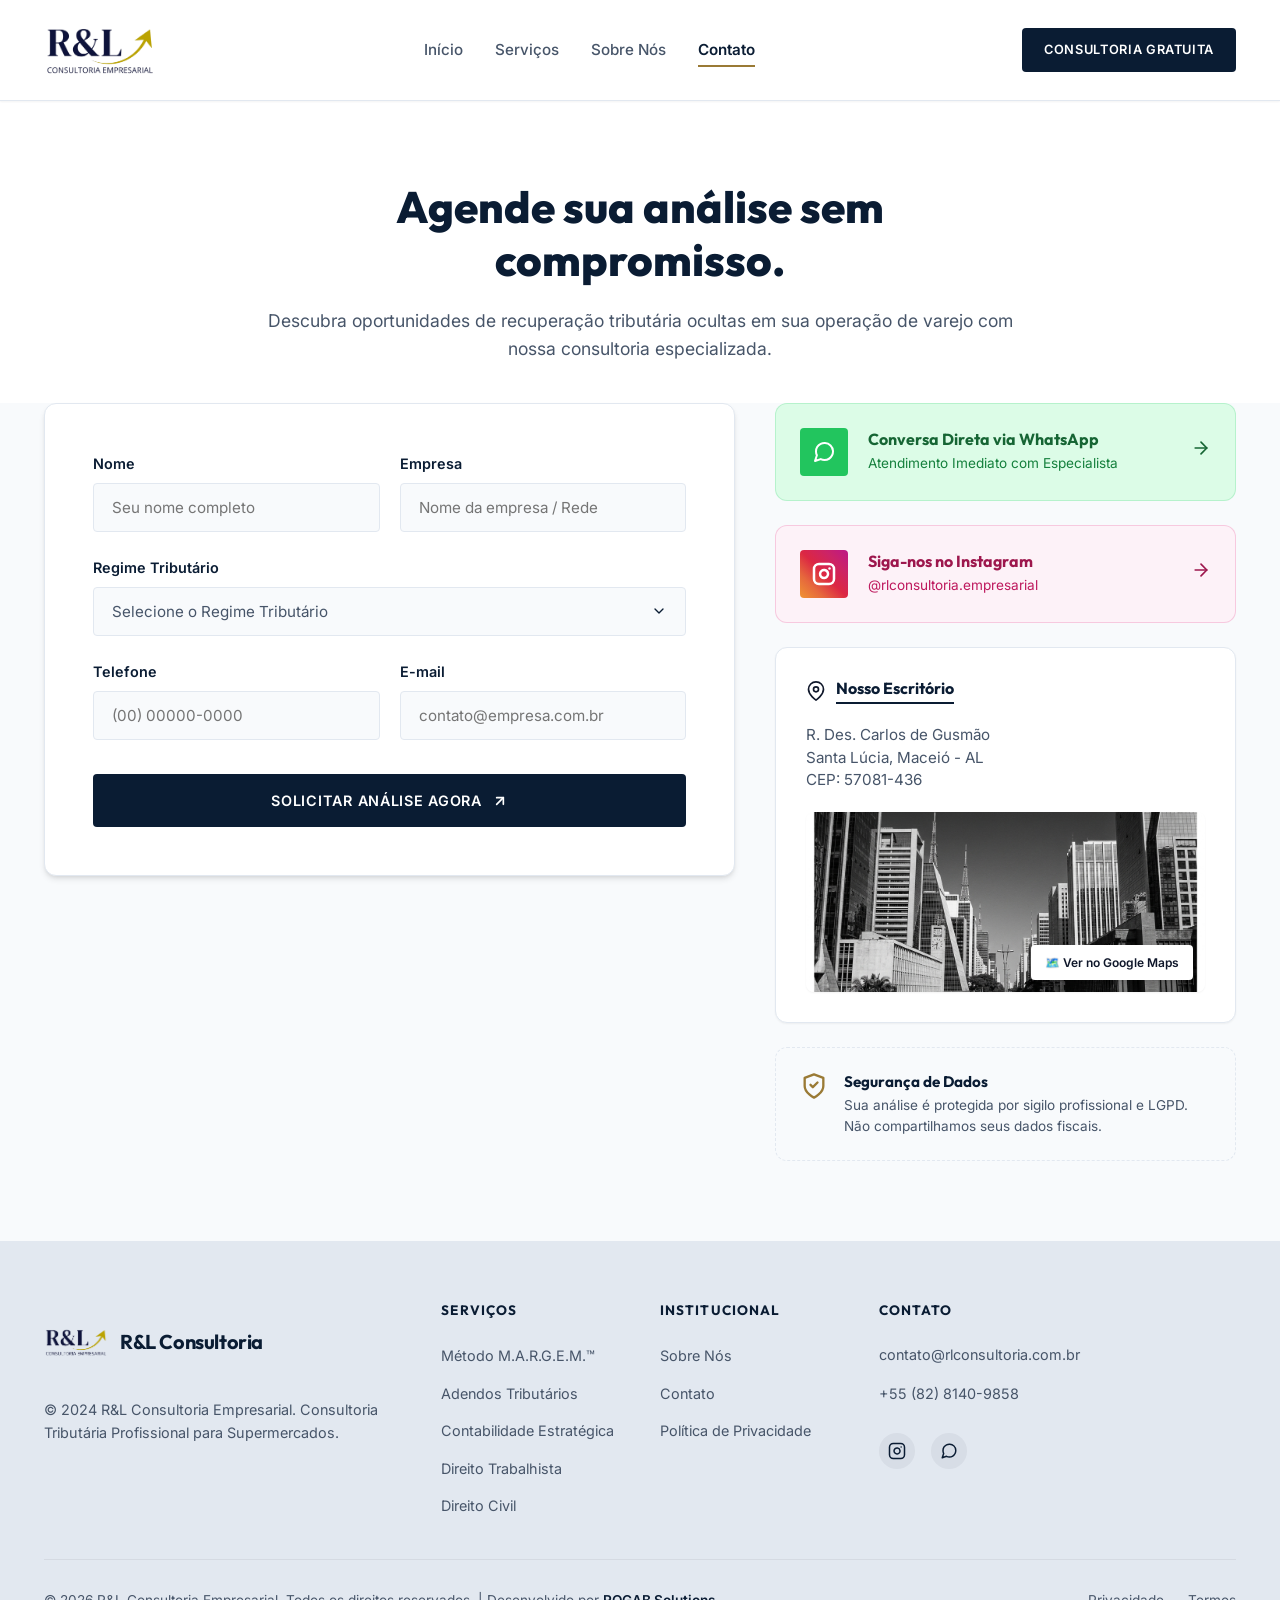
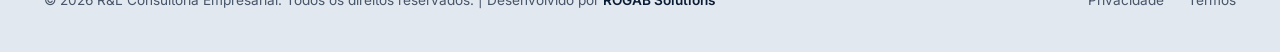
==== contato.html @ a33e7bf1 "feat: add Instagram links to Hero, Contact page card, and Footers" ====
<!DOCTYPE html>
<html lang="pt-BR">

<head>
  <meta charset="UTF-8">
  <meta name="viewport" content="width=device-width, initial-scale=1.0">
  <title>Contato | R&L Consultoria Empresarial</title>
  <meta name="description"
    content="Agende sua análise tributária sem compromisso. Entre em contato com a R&L Consultoria e saiba como recuperar créditos fiscais para o seu supermercado.">
  <link rel="icon" type="image/png" href="assets/images/favicon.png">

  <!-- CSS Stylesheets -->
  <link rel="stylesheet" href="assets/css/style.css">
  <link rel="stylesheet" href="assets/css/contato.css">
</head>

<body>

  <!-- HEADER -->
  <header class="header">
    <div class="container header-container">
      <a href="index.html" class="logo" id="header-logo">
        <img src="assets/images/logorl-Photoroom.png" alt="Logotipo R&L Consultoria" class="logo-img">
      </a>

      <nav class="nav" aria-label="Navegação Principal">
        <ul class="nav-menu">
          <li><a href="index.html" class="nav-link" id="nav-home">Início</a></li>
          <li><a href="servicos.html" class="nav-link" id="nav-services">Serviços</a></li>
          <li><a href="sobre.html" class="nav-link" id="nav-about">Sobre Nós</a></li>
          <li><a href="contato.html" class="nav-link active" id="nav-contact">Contato</a></li>
        </ul>
      </nav>

      <div class="header-cta">
        <a href="contato.html" class="btn btn-navy" id="header-cta-btn">CONSULTORIA GRATUITA</a>
      </div>

      <button class="burger-menu" aria-label="Abrir Menu de Navegação" aria-expanded="false" id="burger-toggle">
        <span class="burger-line"></span>
        <span class="burger-line"></span>
        <span class="burger-line"></span>
      </button>
    </div>
  </header>

  <main>
    <!-- HERO SECTION -->
    <section class="contact-hero section-padding">
      <div class="container contact-hero-content reveal">
        <h1>Agende sua análise sem compromisso.</h1>
        <p>Descubra oportunidades de recuperação tributária ocultas em sua operação de varejo com nossa consultoria
          especializada.</p>
      </div>
    </section>

    <!-- CONTACT SECTION -->
    <section class="contact-section">
      <div class="container contact-grid">

        <!-- Left Column: Form -->
        <div class="contact-form-card reveal">
          <form id="contact-form">
            <div class="form-grid">

              <div class="form-row">
                <div class="form-group">
                  <label for="name">Nome</label>
                  <input type="text" id="name" placeholder="Seu nome completo" required>
                </div>
                <div class="form-group">
                  <label for="company">Empresa</label>
                  <input type="text" id="company" placeholder="Nome da empresa / Rede" required>
                </div>
              </div>

              <div class="form-group form-group-full">
                <label for="regime">Regime Tributário</label>
                <select id="regime" required>
                  <option value="" disabled selected>Selecione o Regime Tributário</option>
                  <option value="Lucro Real">Lucro Real</option>
                  <option value="Lucro Presumido">Lucro Presumido</option>
                  <option value="Simples Nacional">Simples Nacional</option>
                </select>
              </div>

              <div class="form-row">
                <div class="form-group">
                  <label for="phone">Telefone</label>
                  <input type="tel" id="phone" placeholder="(00) 00000-0000" required>
                </div>
                <div class="form-group">
                  <label for="email">E-mail</label>
                  <input type="email" id="email" placeholder="contato@empresa.com.br" required>
                </div>
              </div>

              <button type="submit" class="btn btn-navy" id="form-submit-btn">
                <span>SOLICITAR ANÁLISE AGORA</span>
                <!-- Arrow Up Right Icon -->
                <svg xmlns="http://www.w3.org/2000/svg" width="16" height="16" viewBox="0 0 24 24" fill="none"
                  stroke="currentColor" stroke-width="2.5" stroke-linecap="round" stroke-linejoin="round">
                  <line x1="7" y1="17" x2="17" y2="7"></line>
                  <polyline points="7 7 17 7 17 17"></polyline>
                </svg>
              </button>

            </div>
          </form>
        </div>

        <!-- Right Column: Info Cards -->
        <div class="contact-info-col reveal">

          <!-- WhatsApp Card -->
          <div class="whatsapp-card" id="whatsapp-cta">
            <div class="whatsapp-icon-box">
              <!-- WhatsApp Icon -->
              <svg xmlns="http://www.w3.org/2000/svg" width="24" height="24" viewBox="0 0 24 24" fill="none"
                stroke="currentColor" stroke-width="2" stroke-linecap="round" stroke-linejoin="round">
                <path
                  d="M21 11.5a8.38 8.38 0 0 1-.9 3.8 8.5 8.5 0 0 1-7.6 4.7 8.38 8.38 0 0 1-3.8-.9L3 21l1.9-5.7a8.38 8.38 0 0 1-.9-3.8 8.5 8.5 0 0 1 4.7-7.6 8.38 8.38 0 0 1 3.8-.9h.5a8.48 8.48 0 0 1 8 8v.5z">
                </path>
              </svg>
            </div>
            <div class="whatsapp-text">
              <h3>Conversa Direta via WhatsApp</h3>
              <p>Atendimento Imediato com Especialista</p>
            </div>
            <div class="whatsapp-arrow">
              <!-- Right Arrow -->
              <svg xmlns="http://www.w3.org/2000/svg" width="20" height="20" viewBox="0 0 24 24" fill="none"
                stroke="currentColor" stroke-width="2" stroke-linecap="round" stroke-linejoin="round">
                <line x1="5" y1="12" x2="19" y2="12"></line>
                <polyline points="12 5 19 12 12 19"></polyline>
              </svg>
            </div>
          </div>

          <!-- Instagram Card -->
          <a href="https://www.instagram.com/rlconsultoria.empresarial/" target="_blank" class="instagram-card">
            <div class="instagram-icon-box">
              <!-- Instagram Icon -->
              <svg xmlns="http://www.w3.org/2000/svg" width="24" height="24" viewBox="0 0 24 24" fill="none"
                stroke="currentColor" stroke-width="2.5" stroke-linecap="round" stroke-linejoin="round">
                <rect x="2" y="2" width="20" height="20" rx="5" ry="5"></rect>
                <path d="M16 11.37A4 4 0 1 1 12.63 8 4 4 0 0 1 16 11.37z"></path>
                <line x1="17.5" y1="6.5" x2="17.51" y2="6.5"></line>
              </svg>
            </div>
            <div class="instagram-text">
              <h3>Siga-nos no Instagram</h3>
              <p>@rlconsultoria.empresarial</p>
            </div>
            <div class="instagram-arrow">
              <!-- Right Arrow -->
              <svg xmlns="http://www.w3.org/2000/svg" width="20" height="20" viewBox="0 0 24 24" fill="none"
                stroke="currentColor" stroke-width="2" stroke-linecap="round" stroke-linejoin="round">
                <line x1="5" y1="12" x2="19" y2="12"></line>
                <polyline points="12 5 19 12 12 19"></polyline>
              </svg>
            </div>
          </a>

          <!-- Address Card -->
          <div class="address-card">
            <div class="address-header">
              <!-- Map Pin Icon -->
              <svg xmlns="http://www.w3.org/2000/svg" width="20" height="20" viewBox="0 0 24 24" fill="none"
                stroke="currentColor" stroke-width="2" stroke-linecap="round" stroke-linejoin="round">
                <path d="M21 10c0 7-9 13-9 13s-9-6-9-13a9 9 0 0 1 18 0z"></path>
                <circle cx="12" cy="10" r="3"></circle>
              </svg>
              <h2 class="address-title">Nosso Escritório</h2>
            </div>

            <p class="address-text">
              R. Des. Carlos de Gusmão<br>
              Santa Lúcia, Maceió - AL<br>
              CEP: 57081-436
            </p>

            <div class="map-container">
              <img src="assets/images/contato-paulista.png"
                alt="Localização do escritório R&L Consultoria em Maceió, AL" id="address-map-img">
              <a href="https://maps.app.goo.gl/Kqe8dUj4SWaHqCMH7" target="_blank" class="map-btn" id="maps-btn">
                <span>🗺️ Ver no Google Maps</span>
              </a>
            </div>
          </div>

          <!-- Security Card -->
          <div class="security-card">
            <div class="security-icon">
              <!-- Shield Check Icon -->
              <svg xmlns="http://www.w3.org/2000/svg" width="28" height="28" viewBox="0 0 24 24" fill="none"
                stroke="currentColor" stroke-width="2" stroke-linecap="round" stroke-linejoin="round">
                <path d="M12 22s8-4 8-10V5l-8-3-8 3v7c0 6 8 10 8 10z"></path>
                <polyline points="9 11 11 13 15 9"></polyline>
              </svg>
            </div>
            <div class="security-text">
              <h3>Segurança de Dados</h3>
              <p>Sua análise é protegida por sigilo profissional e LGPD. Não compartilhamos seus dados fiscais.</p>
            </div>
          </div>

        </div>
      </div>
    </section>
  </main>

  <!-- FOOTER -->
  <footer class="footer">
    <div class="container">
      <div class="footer-grid">
        <!-- Col 1 -->
        <div class="footer-col">
          <a href="index.html" class="logo" id="footer-logo">
            <img src="assets/images/logorl-Photoroom.png" alt="Logotipo R&L Consultoria" class="logo-img">
            <span class="logo-text">R&L Consultoria</span>
          </a>
          <p>© 2024 R&L Consultoria Empresarial. Consultoria Tributária Profissional para Supermercados.</p>
        </div>

        <!-- Col 2 -->
        <div class="footer-col">
          <h3 class="footer-title">Serviços</h3>
          <ul>
            <li><a href="servicos.html" id="footer-link-margem">Método M.A.R.G.E.M.™</a></li>
            <li><a href="servicos.html" id="footer-link-tributario">Adendos Tributários</a></li>
            <li><a href="servicos.html" id="footer-link-contabil">Contabilidade Estratégica</a></li>
            <li><a href="servicos.html" id="footer-link-trabalhista">Direito Trabalhista</a></li>
            <li><a href="servicos.html" id="footer-link-civil">Direito Civil</a></li>
          </ul>
        </div>

        <!-- Col 3 -->
        <div class="footer-col">
          <h3 class="footer-title">Institucional</h3>
          <ul>
            <li><a href="sobre.html" id="footer-link-about">Sobre Nós</a></li>
            <li><a href="contato.html" id="footer-link-contact">Contato</a></li>
            <li><a href="#" id="footer-link-privacy">Política de Privacidade</a></li>
          </ul>
        </div>

        <!-- Col 4 -->
        <div class="footer-col">
          <h3 class="footer-title">Contato</h3>
          <p>contato@rlconsultoria.com.br</p>
          <p>+55 (82) 8140-9858</p>
          <div class="footer-social-icons">
            <a href="https://www.instagram.com/rlconsultoria.empresarial/" target="_blank" class="footer-social-btn" aria-label="Instagram" id="footer-social-instagram">
              <!-- Instagram Icon -->
              <svg xmlns="http://www.w3.org/2000/svg" width="18" height="18" viewBox="0 0 24 24" fill="none"
                stroke="currentColor" stroke-width="2" stroke-linecap="round" stroke-linejoin="round">
                <rect x="2" y="2" width="20" height="20" rx="5" ry="5"></rect>
                <path d="M16 11.37A4 4 0 1 1 12.63 8 4 4 0 0 1 16 11.37z"></path>
                <line x1="17.5" y1="6.5" x2="17.51" y2="6.5"></line>
              </svg>
            </a>
            <a href="https://wa.me/558281409858" target="_blank" class="footer-social-btn" aria-label="WhatsApp" id="footer-social-whatsapp">
              <!-- WhatsApp Icon -->
              <svg xmlns="http://www.w3.org/2000/svg" width="18" height="18" viewBox="0 0 24 24" fill="none"
                stroke="currentColor" stroke-width="2" stroke-linecap="round" stroke-linejoin="round">
                <path d="M21 11.5a8.38 8.38 0 0 1-.9 3.8 8.5 8.5 0 0 1-7.6 4.7 8.38 8.38 0 0 1-3.8-.9L3 21l1.9-5.7a8.38 8.38 0 0 1-.9-3.8 8.5 8.5 0 0 1 4.7-7.6 8.38 8.38 0 0 1 3.8-.9h.5a8.48 8.48 0 0 1 8 8v.5z"></path>
              </svg>
            </a>
          </div>
        </div>
      </div>

      <div class="footer-bottom">
        <p class="developer-credit">&copy; 2026 R&L Consultoria Empresarial. Todos os direitos reservados. | Desenvolvido por <a href="https://www.rogabsolutions.com/" target="_blank">ROGAB Solutions</a></p>
        <div class="footer-bottom-links">
          <a href="#">Privacidade</a>
          <a href="#">Termos</a>
        </div>
      </div>
    </div>
  </footer>

  <!-- Scripts -->
  <script src="assets/js/main.js"></script>
  <script src="assets/js/contato.js"></script>
</body>

</html>
---- assets/css/style.css ----
@import url('https://fonts.googleapis.com/css2?family=Inter:wght@400;500;600;700&family=Outfit:wght@500;600;700;800&display=swap');

:root {
  /* Cores Principais */
  --primary-navy: #0A1C33;      /* Azul escuro principal */
  --secondary-navy: #0E223D;    /* Azul marinho secundário */
  --accent-gold: #9A7A35;       /* Dourado corporativo */
  --accent-gold-hover: #806429; /* Dourado escurecido hover */
  --bg-light: #F8FAFC;          /* Fundo cinza bem claro */
  --bg-white: #FFFFFF;          /* Fundo branco de cartões */
  --accent-green: #22C55E;      /* Verde do WhatsApp */
  --accent-green-bg: #DCFCE7;   /* Fundo verde claro */

  /* Cores de Texto */
  --text-dark: #0F172A;         /* Slate 900 */
  --text-muted: #475569;        /* Slate 600 */
  --text-light: #F8FAFC;        /* Slate 50 */
  --text-light-muted: #94A3B8;  /* Slate 400 */

  /* Bordas e Sombras */
  --border-color: #E2E8F0;
  --shadow-sm: 0 1px 2px 0 rgba(0, 0, 0, 0.05);
  --shadow-md: 0 4px 6px -1px rgba(0, 0, 0, 0.1), 0 2px 4px -2px rgba(0, 0, 0, 0.1);
  --shadow-lg: 0 10px 15px -3px rgba(0, 0, 0, 0.1), 0 4px 6px -4px rgba(0, 0, 0, 0.1);
  --shadow-premium: 0 20px 25px -5px rgba(0, 0, 0, 0.05), 0 8px 10px -6px rgba(0, 0, 0, 0.05);

  /* Tipografia */
  --font-title: 'Outfit', -apple-system, BlinkMacSystemFont, "Segoe UI", Roboto, sans-serif;
  --font-body: 'Inter', -apple-system, BlinkMacSystemFont, "Segoe UI", Roboto, sans-serif;

  /* Transições e Bordas */
  --transition-fast: 0.2s cubic-bezier(0.4, 0, 0.2, 1);
  --transition-normal: 0.3s cubic-bezier(0.4, 0, 0.2, 1);
  --border-radius-sm: 4px;
  --border-radius-md: 8px;
  --border-radius-lg: 12px;
  --border-radius-xl: 16px;
  --border-radius-circle: 50%;
}

/* Reset Geral */
*, *::before, *::after {
  box-sizing: border-box;
  margin: 0;
  padding: 0;
}

html {
  scroll-behavior: smooth;
  font-size: 16px;
  -webkit-text-size-adjust: 100%;
}

body {
  font-family: var(--font-body);
  background-color: var(--bg-light);
  color: var(--text-dark);
  line-height: 1.6;
  overflow-x: hidden;
  -webkit-font-smoothing: antialiased;
  -moz-osx-font-smoothing: grayscale;
}

/* Tipografia */
h1, h2, h3, h4, h5, h6 {
  font-family: var(--font-title);
  color: var(--primary-navy);
  font-weight: 700;
  line-height: 1.25;
}

a {
  color: inherit;
  text-decoration: none;
  transition: var(--transition-fast);
}

ul {
  list-style: none;
}

img {
  max-width: 100%;
  height: auto;
  display: block;
}

/* Layout */
.container {
  width: 100%;
  max-width: 1240px;
  margin: 0 auto;
  padding: 0 24px;
}

.section-padding {
  padding: 80px 0;
}

.section-header {
  text-align: center;
  margin-bottom: 60px;
}

.section-title {
  font-size: 2.25rem;
  color: var(--primary-navy);
  font-weight: 800;
  margin-bottom: 16px;
  position: relative;
  display: inline-block;
  padding-bottom: 12px;
}

.section-title::after {
  content: "";
  position: absolute;
  bottom: 0;
  left: 50%;
  transform: translateX(-50%);
  width: 80px;
  height: 3px;
  background-color: var(--accent-gold);
}

.section-subtitle {
  font-size: 1.05rem;
  color: var(--text-muted);
  max-width: 700px;
  margin: 16px auto 0 auto;
  line-height: 1.6;
}

@media (max-width: 768px) {
  .section-padding {
    padding: 60px 0;
  }
}

/* Botões */
.btn {
  display: inline-flex;
  align-items: center;
  justify-content: center;
  padding: 14px 28px;
  font-family: var(--font-body);
  font-size: 0.9rem;
  font-weight: 600;
  letter-spacing: 0.05em;
  text-transform: uppercase;
  border-radius: var(--border-radius-sm);
  border: 2px solid transparent;
  cursor: pointer;
  transition: var(--transition-normal);
  white-space: nowrap;
}

.btn-gold {
  background-color: var(--accent-gold);
  color: var(--bg-white);
}

.btn-gold:hover {
  background-color: var(--accent-gold-hover);
  transform: translateY(-2px);
  box-shadow: 0 4px 12px rgba(154, 122, 53, 0.3);
}

.btn-navy {
  background-color: var(--primary-navy);
  color: var(--bg-white);
}

.btn-navy:hover {
  background-color: var(--secondary-navy);
  transform: translateY(-2px);
  box-shadow: 0 4px 12px rgba(10, 28, 51, 0.2);
}

.btn-outlined {
  background-color: transparent;
  border-color: var(--bg-white);
  color: var(--bg-white);
}

.btn-outlined:hover {
  background-color: var(--bg-white);
  color: var(--primary-navy);
  transform: translateY(-2px);
}

.btn-outlined-navy {
  background-color: transparent;
  border-color: var(--primary-navy);
  color: var(--primary-navy);
}

.btn-outlined-navy:hover {
  background-color: var(--primary-navy);
  color: var(--bg-white);
  transform: translateY(-2px);
}

/* Efeito de Grade de Pontos (Dot Grid) */
.dot-grid-bg {
  position: relative;
  background-color: var(--secondary-navy);
}

.dot-grid-bg::before {
  content: "";
  position: absolute;
  top: 0;
  left: 0;
  right: 0;
  bottom: 0;
  background-image: radial-gradient(rgba(255, 255, 255, 0.06) 1.5px, transparent 1.5px);
  background-size: 28px 28px;
  pointer-events: none;
  z-index: 1;
}

/* Cabeçalho */
.header {
  position: sticky;
  top: 0;
  left: 0;
  width: 100%;
  background-color: var(--bg-white);
  border-bottom: 1px solid var(--border-color);
  z-index: 100;
  box-shadow: var(--shadow-sm);
  transition: var(--transition-normal);
}

.header-container {
  display: flex;
  justify-content: space-between;
  align-items: center;
  height: 100px; /* Aumentado para acomodar a logo maior */
}

/* Logo */
.logo {
  display: flex;
  align-items: center;
  gap: 12px;
}

.logo-icon {
  width: 36px;
  height: 36px;
  background-color: var(--primary-navy);
  border-radius: var(--border-radius-sm);
  display: flex;
  align-items: center;
  justify-content: center;
  color: var(--bg-white);
  font-family: var(--font-title);
  font-weight: 800;
  font-size: 1.1rem;
}

.logo-img {
  height: 60px;
  width: auto;
  object-fit: contain;
}

.header .logo-img {
  height: 140px; /* Aumentado significativamente para destacar a marca */
  max-height: 140px;
  margin-top: -25px;
  margin-bottom: -25px;
}

.footer .logo-img {
  height: 80px; /* Grande e bem visível no rodapé */
  max-height: 80px;
}

.logo-text {
  font-family: var(--font-title);
  font-weight: 700;
  font-size: 1.25rem;
  color: var(--primary-navy);
  letter-spacing: -0.02em;
}

/* Navegação */
.nav-menu {
  display: flex;
  align-items: center;
  gap: 32px;
}

.nav-link {
  font-size: 0.95rem;
  font-weight: 500;
  color: var(--text-muted);
  position: relative;
  padding: 8px 0;
}

.nav-link:hover {
  color: var(--primary-navy);
}

.nav-link.active {
  color: var(--primary-navy);
  font-weight: 600;
}

.nav-link.active::after {
  content: "";
  position: absolute;
  bottom: 0;
  left: 0;
  width: 100%;
  height: 2px;
  background-color: var(--accent-gold);
}

/* Botão do Header */
.header-cta .btn {
  padding: 10px 20px;
  font-size: 0.8rem;
  letter-spacing: 0.05em;
}

/* Menu Mobile */
.burger-menu {
  display: none;
  flex-direction: column;
  justify-content: space-between;
  width: 24px;
  height: 18px;
  background: transparent;
  border: none;
  cursor: pointer;
  z-index: 101;
}

.burger-line {
  width: 100%;
  height: 2px;
  background-color: var(--primary-navy);
  transition: var(--transition-normal);
}

/* Rodapé */
.footer {
  background-color: #E2E8F0; /* Cor cinza mostrada no rodapé das imagens */
  border-top: 1px solid var(--border-color);
  padding: 60px 0 40px;
  color: var(--text-dark);
}

.footer-grid {
  display: grid;
  grid-template-columns: 2fr 1fr 1fr 2fr;
  gap: 40px;
  margin-bottom: 40px;
}

.footer-col {
  display: flex;
  flex-direction: column;
  gap: 16px;
}

.footer-title {
  font-size: 0.85rem;
  text-transform: uppercase;
  letter-spacing: 0.08em;
  color: var(--primary-navy);
  font-weight: 700;
  margin-bottom: 8px;
}

.footer-col p {
  font-size: 0.9rem;
  color: var(--text-muted);
  line-height: 1.6;
}

.footer-col ul {
  display: flex;
  flex-direction: column;
  gap: 12px;
}

.footer-col ul a {
  font-size: 0.9rem;
  color: var(--text-muted);
}

.footer-col ul a:hover {
  color: var(--primary-navy);
  padding-left: 4px;
}

.footer-social-icons {
  display: flex;
  gap: 16px;
  margin-top: 12px;
}

.footer-social-btn {
  width: 36px;
  height: 36px;
  border-radius: var(--border-radius-circle);
  background-color: rgba(10, 28, 51, 0.05);
  display: flex;
  align-items: center;
  justify-content: center;
  color: var(--primary-navy);
  transition: var(--transition-fast);
}

.footer-social-btn:hover {
  background-color: var(--primary-navy);
  color: var(--bg-white);
  transform: translateY(-2px);
}

.footer-bottom {
  border-top: 1px solid rgba(0, 0, 0, 0.06);
  padding-top: 30px;
  display: flex;
  justify-content: space-between;
  align-items: center;
  font-size: 0.85rem;
  color: var(--text-muted);
}

.footer-bottom-links {
  display: flex;
  gap: 24px;
}

.developer-credit a {
  color: var(--primary-navy);
  font-weight: 600;
  border-bottom: 1px solid transparent;
  transition: var(--transition-fast);
}

.developer-credit a:hover {
  color: var(--accent-gold);
  border-bottom-color: var(--accent-gold);
}

/* Animações e Revelação no Scroll */
.reveal {
  opacity: 0;
  transform: translateY(30px);
  transition: opacity 0.8s ease, transform 0.8s ease;
}

.reveal.active {
  opacity: 1;
  transform: translateY(0);
}

/* Responsividade Mobile & Tablet */
@media (max-width: 1024px) {
  .footer-grid {
    grid-template-columns: 1fr 1fr;
    gap: 32px;
  }
}

@media (max-width: 768px) {
  .header-container {
    height: 85px; /* Ajustado para mobile */
  }

  .nav-menu {
    position: fixed;
    top: 85px; /* Ajustado para acompanhar o cabeçalho no mobile */
    left: -100%;
    width: 100%;
    height: calc(100vh - 85px);
    background-color: var(--bg-white);
    flex-direction: column;
    align-items: center;
    justify-content: center;
    gap: 40px;
    transition: var(--transition-normal);
    box-shadow: 0 4px 6px rgba(0,0,0,0.05);
    z-index: 99;
  }

  .nav-menu.open {
    left: 0;
  }

  .burger-menu {
    display: flex;
  }

  /* Animação do burger menu */
  .burger-menu.open .burger-line:nth-child(1) {
    transform: translateY(8px) rotate(45deg);
  }
  .burger-menu.open .burger-line:nth-child(2) {
    opacity: 0;
  }
  .burger-menu.open .burger-line:nth-child(3) {
    transform: translateY(-8px) rotate(-45deg);
  }

  .header-cta {
    display: none; /* Esconde CTA do header no mobile para dar espaço */
  }

  .header .logo-img {
    height: 115px; /* Aumentado para mobile */
    max-height: 115px;
    margin-top: -20px;
    margin-bottom: -20px;
  }
  
  .footer-grid {
    grid-template-columns: 1fr;
    gap: 30px;
  }
  
  .footer-bottom {
    flex-direction: column;
    gap: 16px;
    text-align: center;
  }
}
---- assets/css/contato.css ----
/* --- CONTACT HERO --- */
.contact-hero {
  background-color: var(--bg-white);
  padding: 80px 0 40px;
  text-align: center;
}

.contact-hero-content {
  max-width: 800px;
  margin: 0 auto;
  display: flex;
  flex-direction: column;
  gap: 20px;
}

.contact-hero-content h1 {
  font-size: 2.75rem;
  color: var(--primary-navy);
  font-weight: 800;
  line-height: 1.2;
}

.contact-hero-content p {
  font-size: 1.1rem;
  color: var(--text-muted);
  line-height: 1.6;
}

/* --- CONTACT GRID --- */
.contact-section {
  background-color: var(--bg-light);
  padding-bottom: 80px;
}

.contact-grid {
  display: grid;
  grid-template-columns: 1.2fr 0.8fr;
  gap: 40px;
  align-items: start;
}

/* Left Column: Form Card */
.contact-form-card {
  background-color: var(--bg-white);
  border-radius: var(--border-radius-lg);
  padding: 48px;
  box-shadow: var(--shadow-md);
  border: 1px solid var(--border-color);
}

.form-grid {
  display: flex;
  flex-direction: column;
  gap: 24px;
}

.form-row {
  display: grid;
  grid-template-columns: 1fr 1fr;
  gap: 20px;
}

.form-group {
  display: flex;
  flex-direction: column;
  gap: 8px;
}

.form-group-full {
  grid-column: span 2;
}

.form-group label {
  font-size: 0.9rem;
  font-weight: 600;
  color: var(--primary-navy);
}

.form-group input,
.form-group select {
  padding: 14px 18px;
  border-radius: var(--border-radius-sm);
  border: 1px solid var(--border-color);
  font-family: var(--font-body);
  font-size: 0.95rem;
  outline: none;
  transition: var(--transition-fast);
  background-color: var(--bg-light);
  width: 100%;
}

.form-group select {
  cursor: pointer;
  appearance: none;
  -webkit-appearance: none;
  background-image: url("data:image/svg+xml;utf8,<svg xmlns='http://www.w3.org/2000/svg' width='24' height='24' viewBox='0 0 24 24' fill='none' stroke='%230A1C33' stroke-width='2' stroke-linecap='round' stroke-linejoin='round'><polyline points='6 9 12 15 18 9'></polyline></svg>");
  background-repeat: no-repeat;
  background-position: right 18px center;
  background-size: 16px;
  padding-right: 40px;
  color: var(--text-dark);
}

.form-group select:invalid,
.form-group select option[value=""] {
  color: var(--text-muted);
}

.form-group input:focus,
.form-group select:focus {
  border-color: var(--primary-navy);
  background-color: var(--bg-white);
  box-shadow: 0 0 0 2px rgba(10, 28, 51, 0.1);
}

.contact-form-card .btn {
  margin-top: 10px;
  padding: 16px 28px;
  font-size: 0.9rem;
  letter-spacing: 0.05em;
  display: inline-flex;
  gap: 10px;
  width: 100%;
}

/* Right Column: Info Cards */
.contact-info-col {
  display: flex;
  flex-direction: column;
  gap: 24px;
}

/* WhatsApp Card */
.whatsapp-card {
  background-color: var(--accent-green-bg);
  border: 1px solid rgba(34, 197, 94, 0.2);
  border-radius: var(--border-radius-lg);
  padding: 24px;
  display: flex;
  align-items: center;
  gap: 20px;
  cursor: pointer;
  transition: var(--transition-normal);
  color: var(--text-dark);
}

.whatsapp-card:hover {
  transform: translateY(-3px);
  box-shadow: 0 10px 15px -3px rgba(34, 197, 94, 0.1);
}

.whatsapp-icon-box {
  width: 48px;
  height: 48px;
  background-color: var(--accent-green);
  color: var(--bg-white);
  border-radius: var(--border-radius-sm);
  display: flex;
  align-items: center;
  justify-content: center;
  flex-shrink: 0;
}

.whatsapp-text {
  flex: 1;
  display: flex;
  flex-direction: column;
  gap: 4px;
}

.whatsapp-text h3 {
  font-size: 1rem;
  font-weight: 700;
  color: #166534; /* Dark green */
}

.whatsapp-text p {
  font-size: 0.85rem;
  color: #15803d;
}

.whatsapp-arrow {
  color: #166534;
}

/* Instagram Card */
.instagram-card {
  background-color: #FDF2F8; /* Light pink background */
  border: 1px solid rgba(219, 39, 119, 0.2);
  border-radius: var(--border-radius-lg);
  padding: 24px;
  display: flex;
  align-items: center;
  gap: 20px;
  cursor: pointer;
  transition: var(--transition-normal);
  color: var(--text-dark);
}

.instagram-card:hover {
  transform: translateY(-3px);
  box-shadow: 0 10px 15px -3px rgba(219, 39, 119, 0.1);
}

.instagram-icon-box {
  width: 48px;
  height: 48px;
  background: linear-gradient(45deg, #f09433 0%, #e6683c 25%, #dc2743 50%, #cc2366 75%, #bc1888 100%);
  color: var(--bg-white);
  border-radius: var(--border-radius-sm);
  display: flex;
  align-items: center;
  justify-content: center;
  flex-shrink: 0;
}

.instagram-text {
  flex: 1;
  display: flex;
  flex-direction: column;
  gap: 4px;
}

.instagram-text h3 {
  font-size: 1rem;
  font-weight: 700;
  color: #9d174d; /* Pink 800 */
}

.instagram-text p {
  font-size: 0.85rem;
  color: #be185d; /* Pink 700 */
}

.instagram-arrow {
  color: #9d174d;
}

/* Address & Map Card */
.address-card {
  background-color: var(--bg-white);
  border-radius: var(--border-radius-lg);
  border: 1px solid var(--border-color);
  padding: 30px;
  display: flex;
  flex-direction: column;
  gap: 20px;
  box-shadow: var(--shadow-sm);
}

.address-header {
  display: flex;
  align-items: center;
  gap: 10px;
}

.address-title {
  font-size: 1rem;
  font-weight: 700;
  color: var(--primary-navy);
  border-bottom: 2px solid var(--primary-navy);
  padding-bottom: 4px;
}

.address-text {
  font-size: 0.95rem;
  color: var(--text-muted);
  line-height: 1.5;
}

.map-container {
  position: relative;
  border-radius: var(--border-radius-md);
  overflow: hidden;
  box-shadow: var(--shadow-sm);
}

.map-container img {
  width: 100%;
  height: 180px;
  object-fit: cover;
  transition: var(--transition-normal);
}

.map-container:hover img {
  transform: scale(1.05);
}

.map-btn {
  position: absolute;
  bottom: 12px;
  right: 12px;
  background-color: var(--bg-white);
  color: var(--text-dark);
  padding: 8px 14px;
  font-size: 0.75rem;
  font-weight: 600;
  border-radius: 4px;
  display: inline-flex;
  align-items: center;
  gap: 6px;
  box-shadow: var(--shadow-md);
  z-index: 2;
  border: none;
  cursor: pointer;
  transition: var(--transition-fast);
}

.map-btn:hover {
  background-color: var(--primary-navy);
  color: var(--bg-white);
}

/* Security Card */
.security-card {
  background-color: #F8FAFC;
  border: 1px dashed var(--border-color);
  border-radius: var(--border-radius-lg);
  padding: 24px;
  display: flex;
  gap: 16px;
  align-items: flex-start;
}

.security-icon {
  color: var(--accent-gold);
  flex-shrink: 0;
}

.security-text {
  display: flex;
  flex-direction: column;
  gap: 4px;
}

.security-text h3 {
  font-size: 0.95rem;
  font-weight: 700;
  color: var(--primary-navy);
}

.security-text p {
  font-size: 0.85rem;
  color: var(--text-muted);
  line-height: 1.5;
}

/* --- RESPONSIVIDADE LOCAL --- */
@media (max-width: 1024px) {
  .contact-grid {
    grid-template-columns: 1fr;
    gap: 30px;
  }
}

@media (max-width: 768px) {
  .contact-hero-content h1 {
    font-size: 2.25rem;
  }
  
  .contact-form-card {
    padding: 30px 20px;
  }
  
  .form-row {
    grid-template-columns: 1fr;
    gap: 24px;
  }
  
  .form-group-full {
    grid-column: span 1;
  }
  
  .map-container img {
    height: 150px;
  }
}
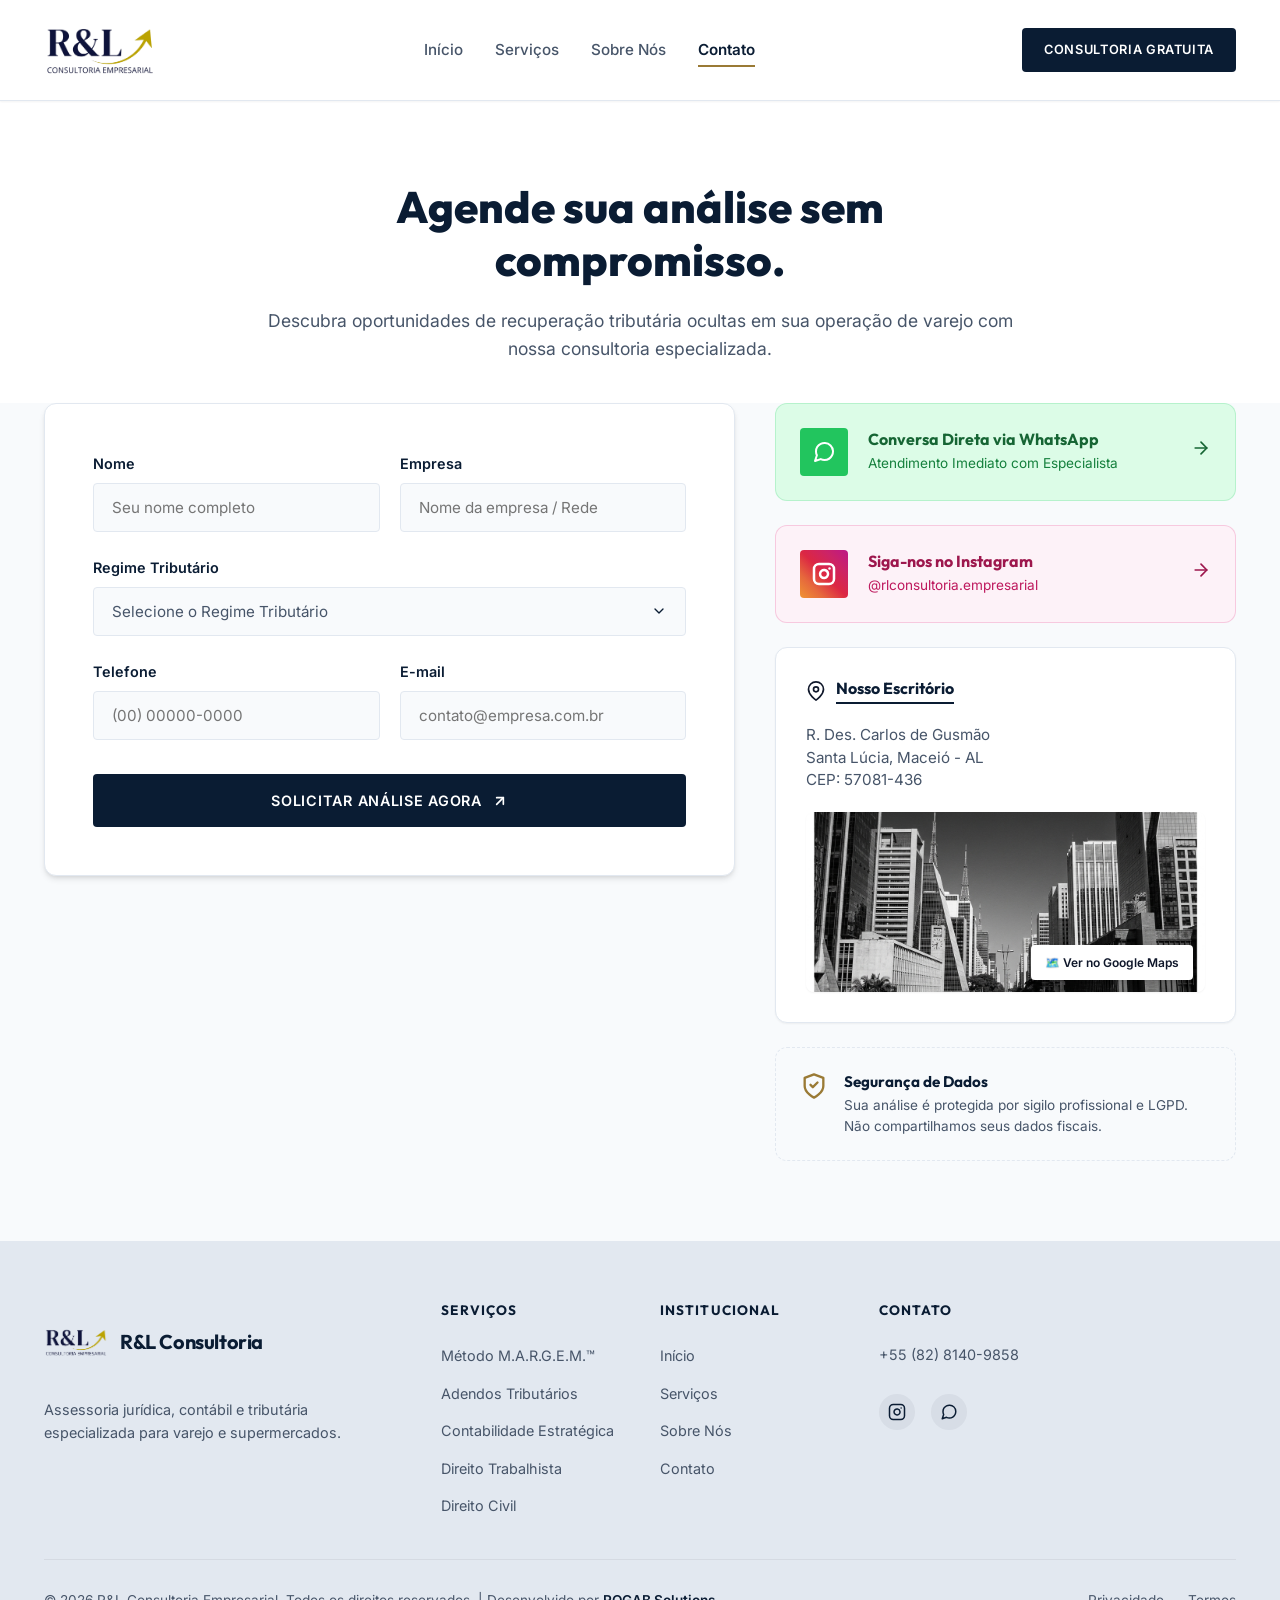
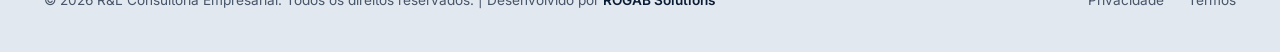
==== commit cf16a9d6: "chore: clean up footers across all pages, remove redundant links/copyright, remove email" ====
--- a/contato.html
+++ b/contato.html
@@ -220,7 +220,7 @@
             <img src="assets/images/logorl-Photoroom.png" alt="Logotipo R&L Consultoria" class="logo-img">
             <span class="logo-text">R&L Consultoria</span>
           </a>
-          <p>© 2024 R&L Consultoria Empresarial. Consultoria Tributária Profissional para Supermercados.</p>
+          <p>Assessoria jurídica, contábil e tributária especializada para varejo e supermercados.</p>
         </div>
 
         <!-- Col 2 -->
@@ -239,16 +239,16 @@
         <div class="footer-col">
           <h3 class="footer-title">Institucional</h3>
           <ul>
-            <li><a href="sobre.html" id="footer-link-about">Sobre Nós</a></li>
-            <li><a href="contato.html" id="footer-link-contact">Contato</a></li>
-            <li><a href="#" id="footer-link-privacy">Política de Privacidade</a></li>
+            <li><a href="index.html">Início</a></li>
+            <li><a href="servicos.html">Serviços</a></li>
+            <li><a href="sobre.html">Sobre Nós</a></li>
+            <li><a href="contato.html">Contato</a></li>
           </ul>
         </div>
 
         <!-- Col 4 -->
         <div class="footer-col">
           <h3 class="footer-title">Contato</h3>
-          <p>contato@rlconsultoria.com.br</p>
           <p>+55 (82) 8140-9858</p>
           <div class="footer-social-icons">
             <a href="https://www.instagram.com/rlconsultoria.empresarial/" target="_blank" class="footer-social-btn" aria-label="Instagram" id="footer-social-instagram">
@@ -272,7 +272,8 @@
       </div>
 
       <div class="footer-bottom">
-        <p class="developer-credit">&copy; 2026 R&L Consultoria Empresarial. Todos os direitos reservados. | Desenvolvido por <a href="https://www.rogabsolutions.com/" target="_blank">ROGAB Solutions</a></p>
+        <p class="developer-credit">&copy; 2026 R&L Consultoria Empresarial. Todos os direitos reservados. |
+          Desenvolvido por <a href="https://www.rogabsolutions.com/" target="_blank">ROGAB Solutions</a></p>
         <div class="footer-bottom-links">
           <a href="#">Privacidade</a>
           <a href="#">Termos</a>
--- a/assets/css/style.css
+++ b/assets/css/style.css
@@ -527,6 +527,19 @@
     gap: 30px;
   }
   
+  .footer-col {
+    align-items: center;
+    text-align: center;
+  }
+
+  .footer-col ul {
+    align-items: center;
+  }
+
+  .footer-social-icons {
+    justify-content: center;
+  }
+  
   .footer-bottom {
     flex-direction: column;
     gap: 16px;
--- a/assets/css/contato.css
+++ b/assets/css/contato.css
@@ -374,4 +374,9 @@
   .map-container img {
     height: 150px;
   }
-}
+
+  .whatsapp-card, .instagram-card {
+    padding: 20px 16px;
+    gap: 12px;
+  }
+}
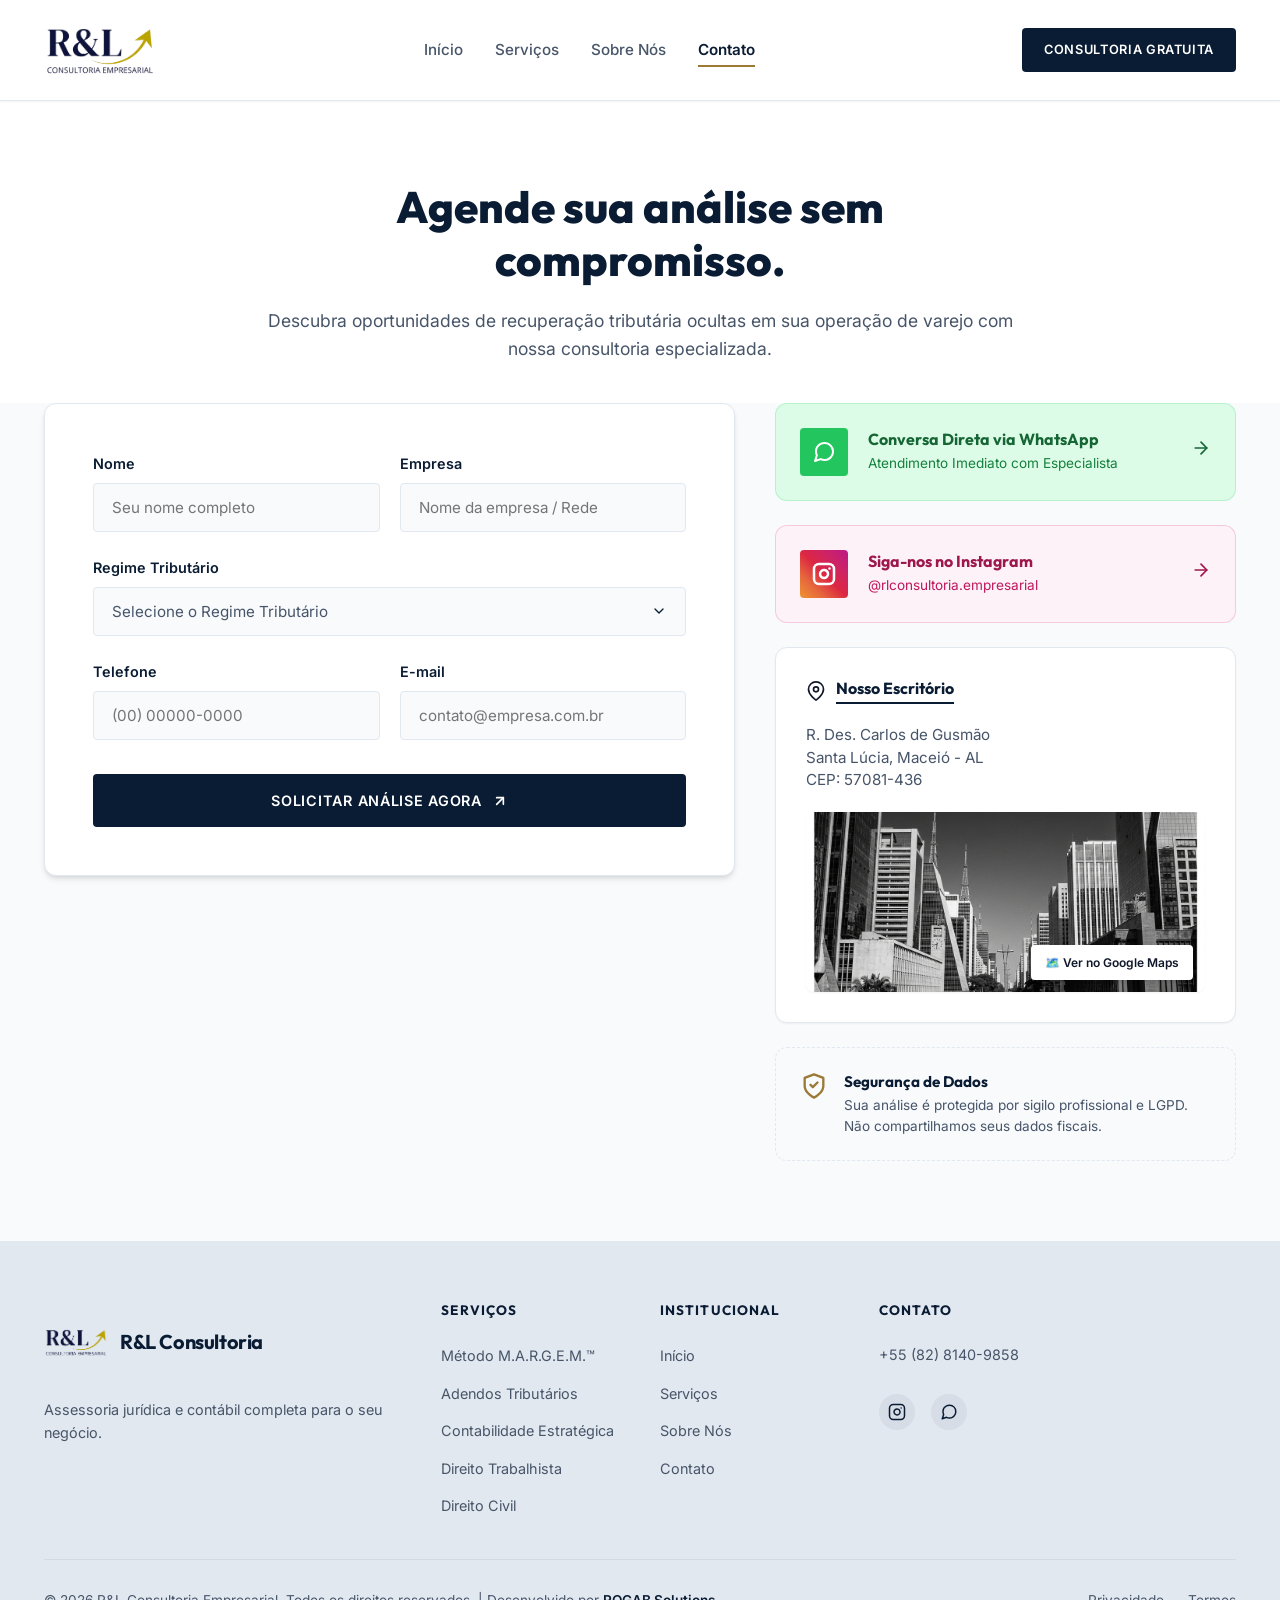
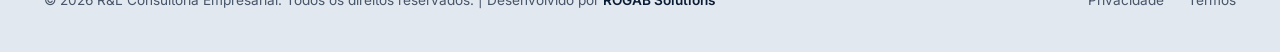
==== commit 4eef016d: "chore: update footer tagline on all pages" ====
--- a/contato.html
+++ b/contato.html
@@ -220,7 +220,7 @@
             <img src="assets/images/logorl-Photoroom.png" alt="Logotipo R&L Consultoria" class="logo-img">
             <span class="logo-text">R&L Consultoria</span>
           </a>
-          <p>Assessoria jurídica, contábil e tributária especializada para varejo e supermercados.</p>
+          <p>Assessoria jurídica e contábil completa para o seu negócio.</p>
         </div>
 
         <!-- Col 2 -->
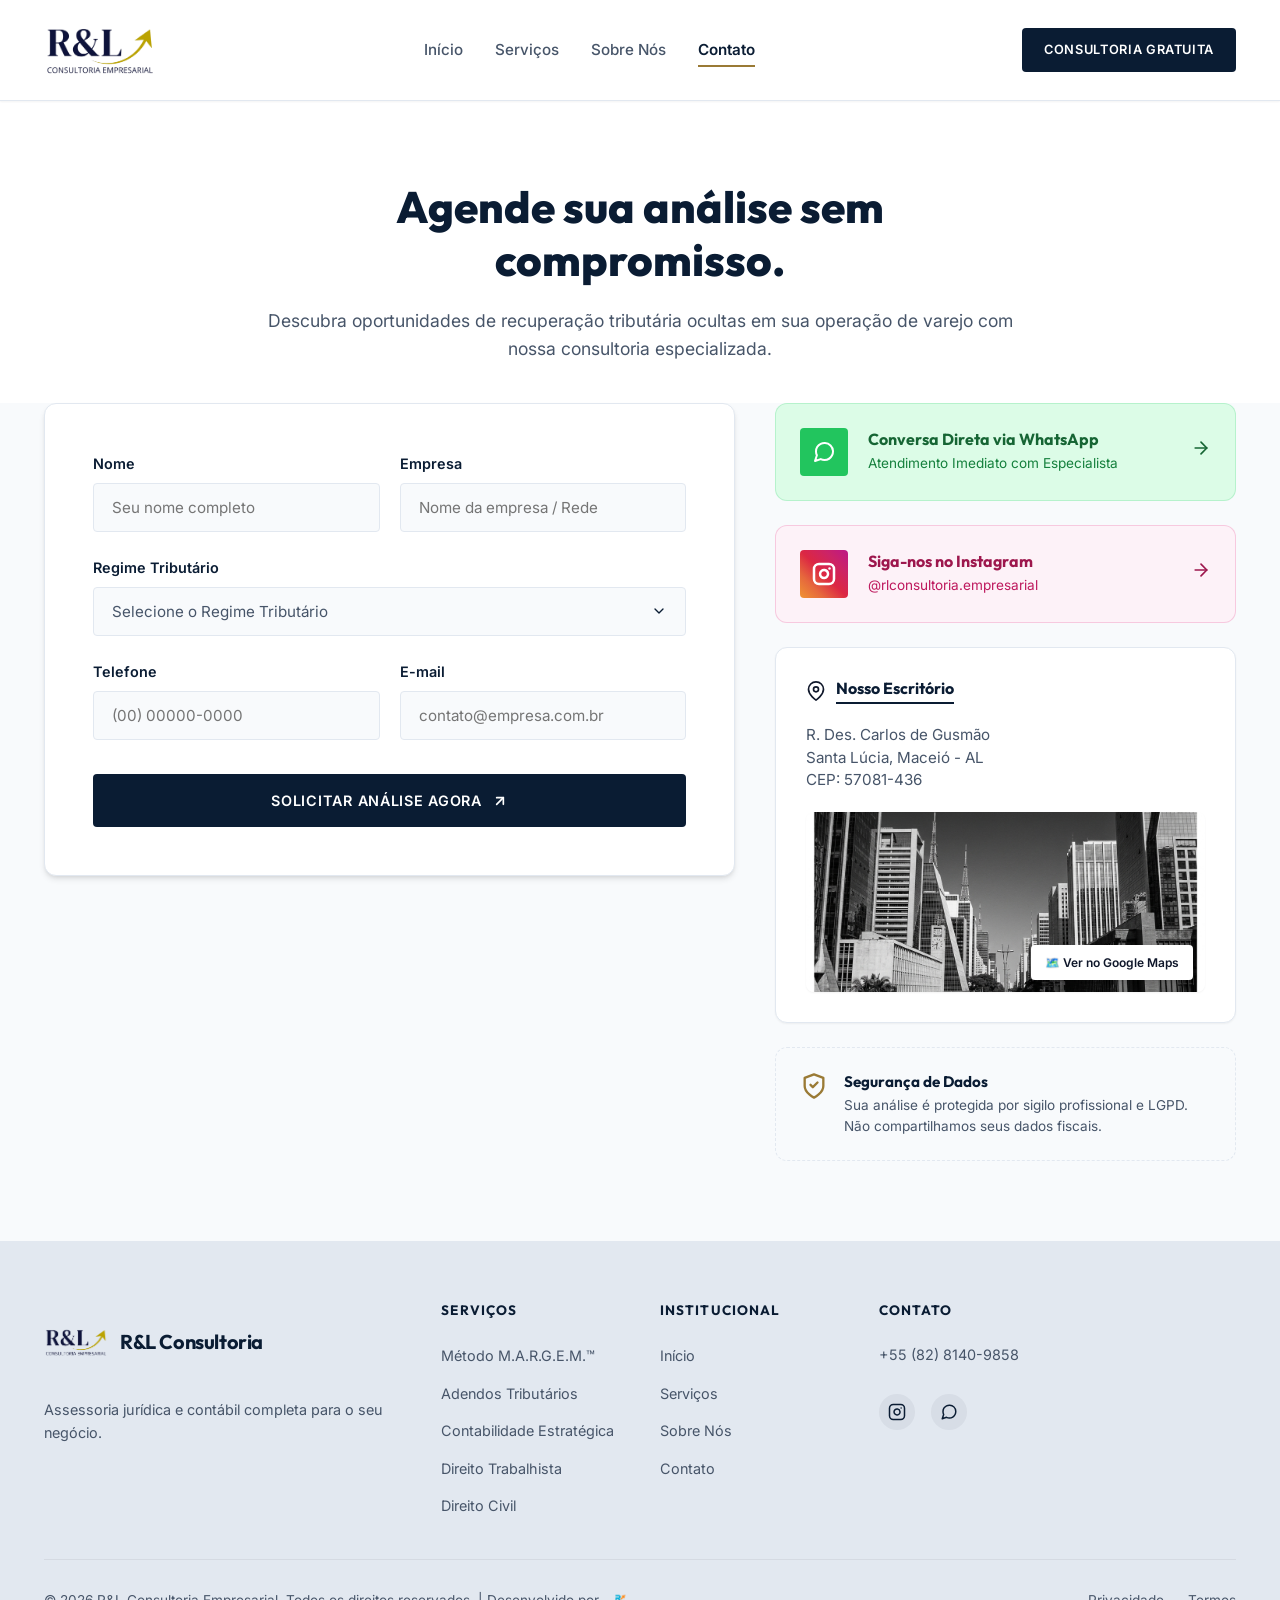
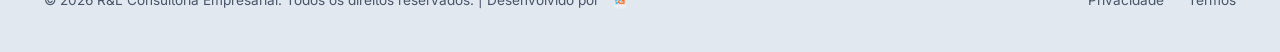
==== commit 229f575e: "chore: replace developer text with logo image in footer bottom" ====
--- a/contato.html
+++ b/contato.html
@@ -273,7 +273,7 @@
 
       <div class="footer-bottom">
         <p class="developer-credit">&copy; 2026 R&L Consultoria Empresarial. Todos os direitos reservados. |
-          Desenvolvido por <a href="https://www.rogabsolutions.com/" target="_blank">ROGAB Solutions</a></p>
+          Desenvolvido por <a href="https://www.rogabsolutions.com/" target="_blank"><img src="assets/images/rogab-orig.png" alt="ROGAB Solutions" class="developer-logo"></a></p>
         <div class="footer-bottom-links">
           <a href="#">Privacidade</a>
           <a href="#">Termos</a>
--- a/assets/css/style.css
+++ b/assets/css/style.css
@@ -449,6 +449,19 @@
 .developer-credit a:hover {
   color: var(--accent-gold);
   border-bottom-color: var(--accent-gold);
+}
+
+.developer-logo {
+  height: 20px;
+  width: auto;
+  vertical-align: middle;
+  display: inline-block;
+  margin-left: 6px;
+  transition: opacity var(--transition-fast);
+}
+
+.developer-logo:hover {
+  opacity: 0.8;
 }
 
 /* Animações e Revelação no Scroll */
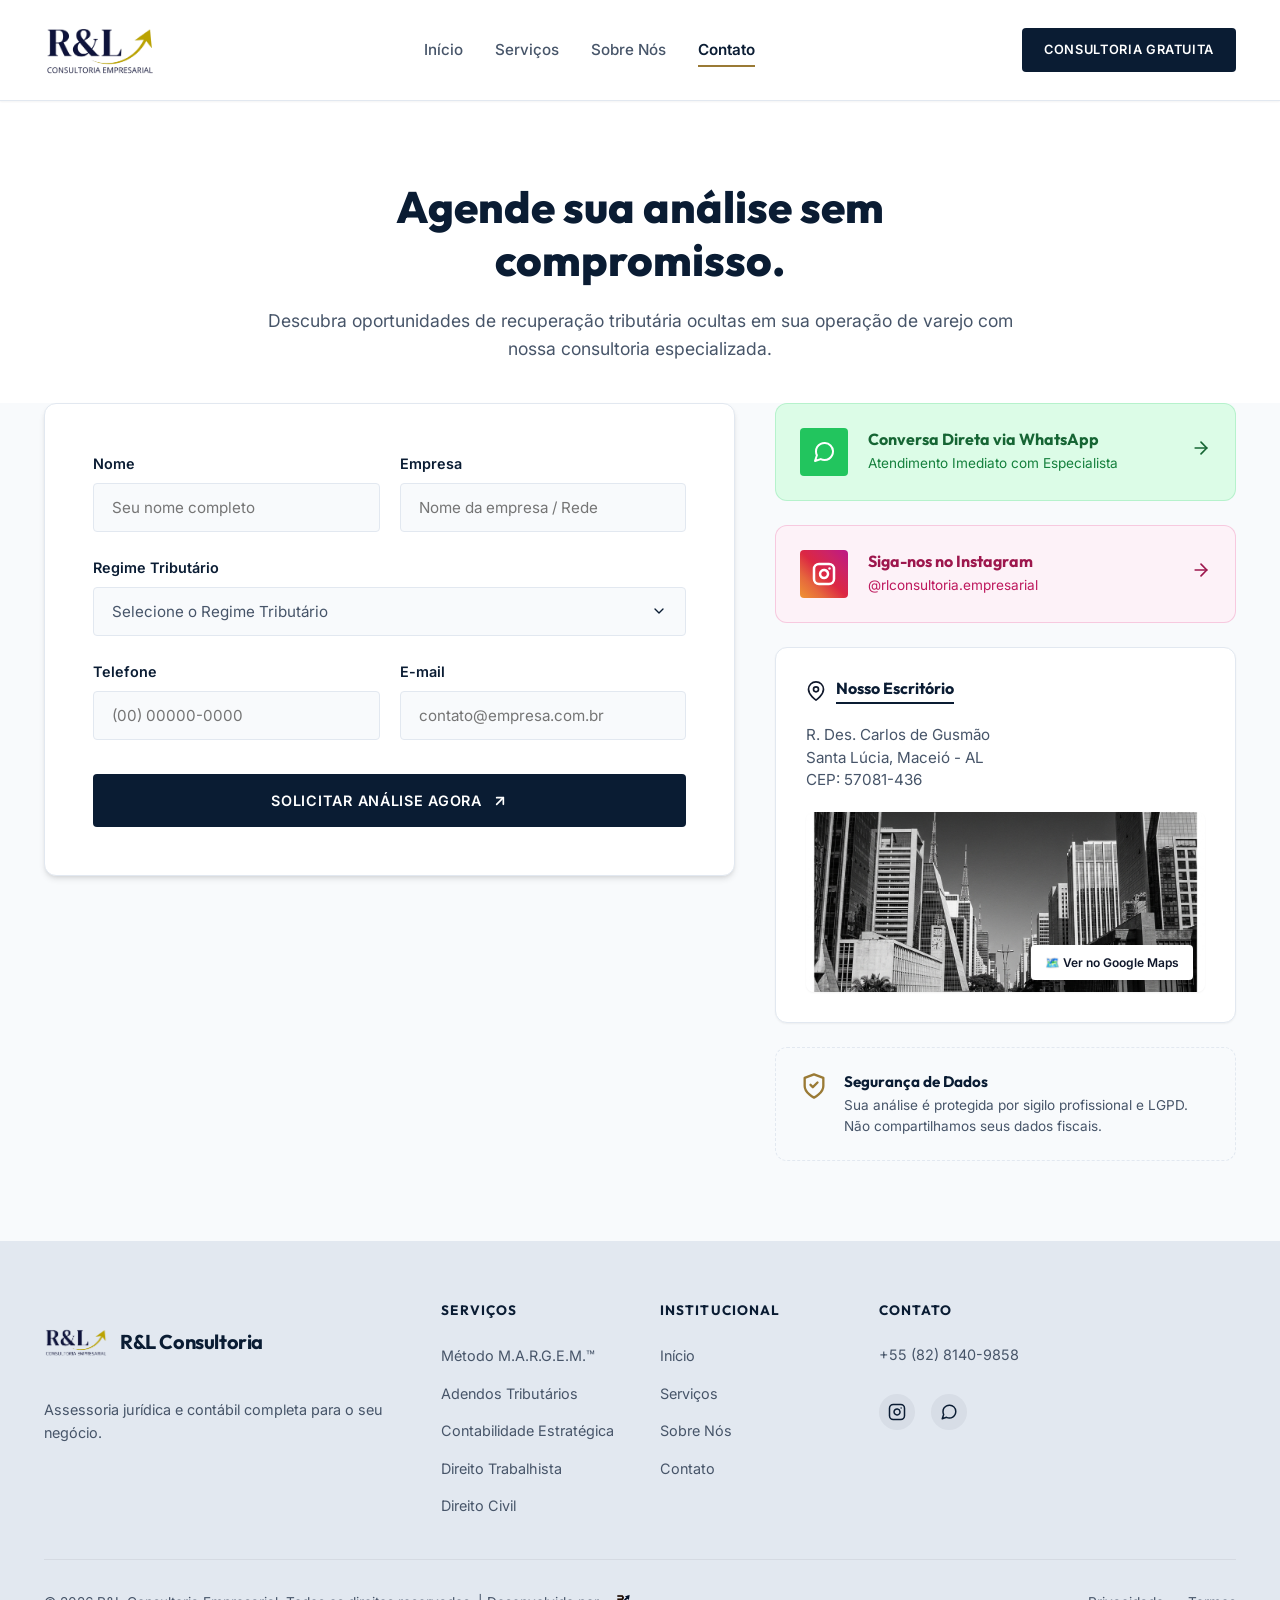
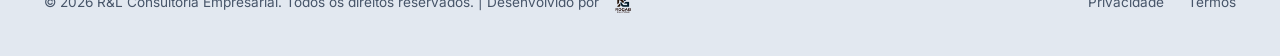
==== commit 10a24562: "chore: replace dev logo with dark version rogab-escuro.png and increase size" ====
--- a/contato.html
+++ b/contato.html
@@ -273,7 +273,7 @@
 
       <div class="footer-bottom">
         <p class="developer-credit">&copy; 2026 R&L Consultoria Empresarial. Todos os direitos reservados. |
-          Desenvolvido por <a href="https://www.rogabsolutions.com/" target="_blank"><img src="assets/images/rogab-orig.png" alt="ROGAB Solutions" class="developer-logo"></a></p>
+          Desenvolvido por <a href="https://www.rogabsolutions.com/" target="_blank"><img src="assets/images/rogab-escuro.png" alt="ROGAB Solutions" class="developer-logo"></a></p>
         <div class="footer-bottom-links">
           <a href="#">Privacidade</a>
           <a href="#">Termos</a>
--- a/assets/css/style.css
+++ b/assets/css/style.css
@@ -452,7 +452,7 @@
 }
 
 .developer-logo {
-  height: 20px;
+  height: 26px;
   width: auto;
   vertical-align: middle;
   display: inline-block;
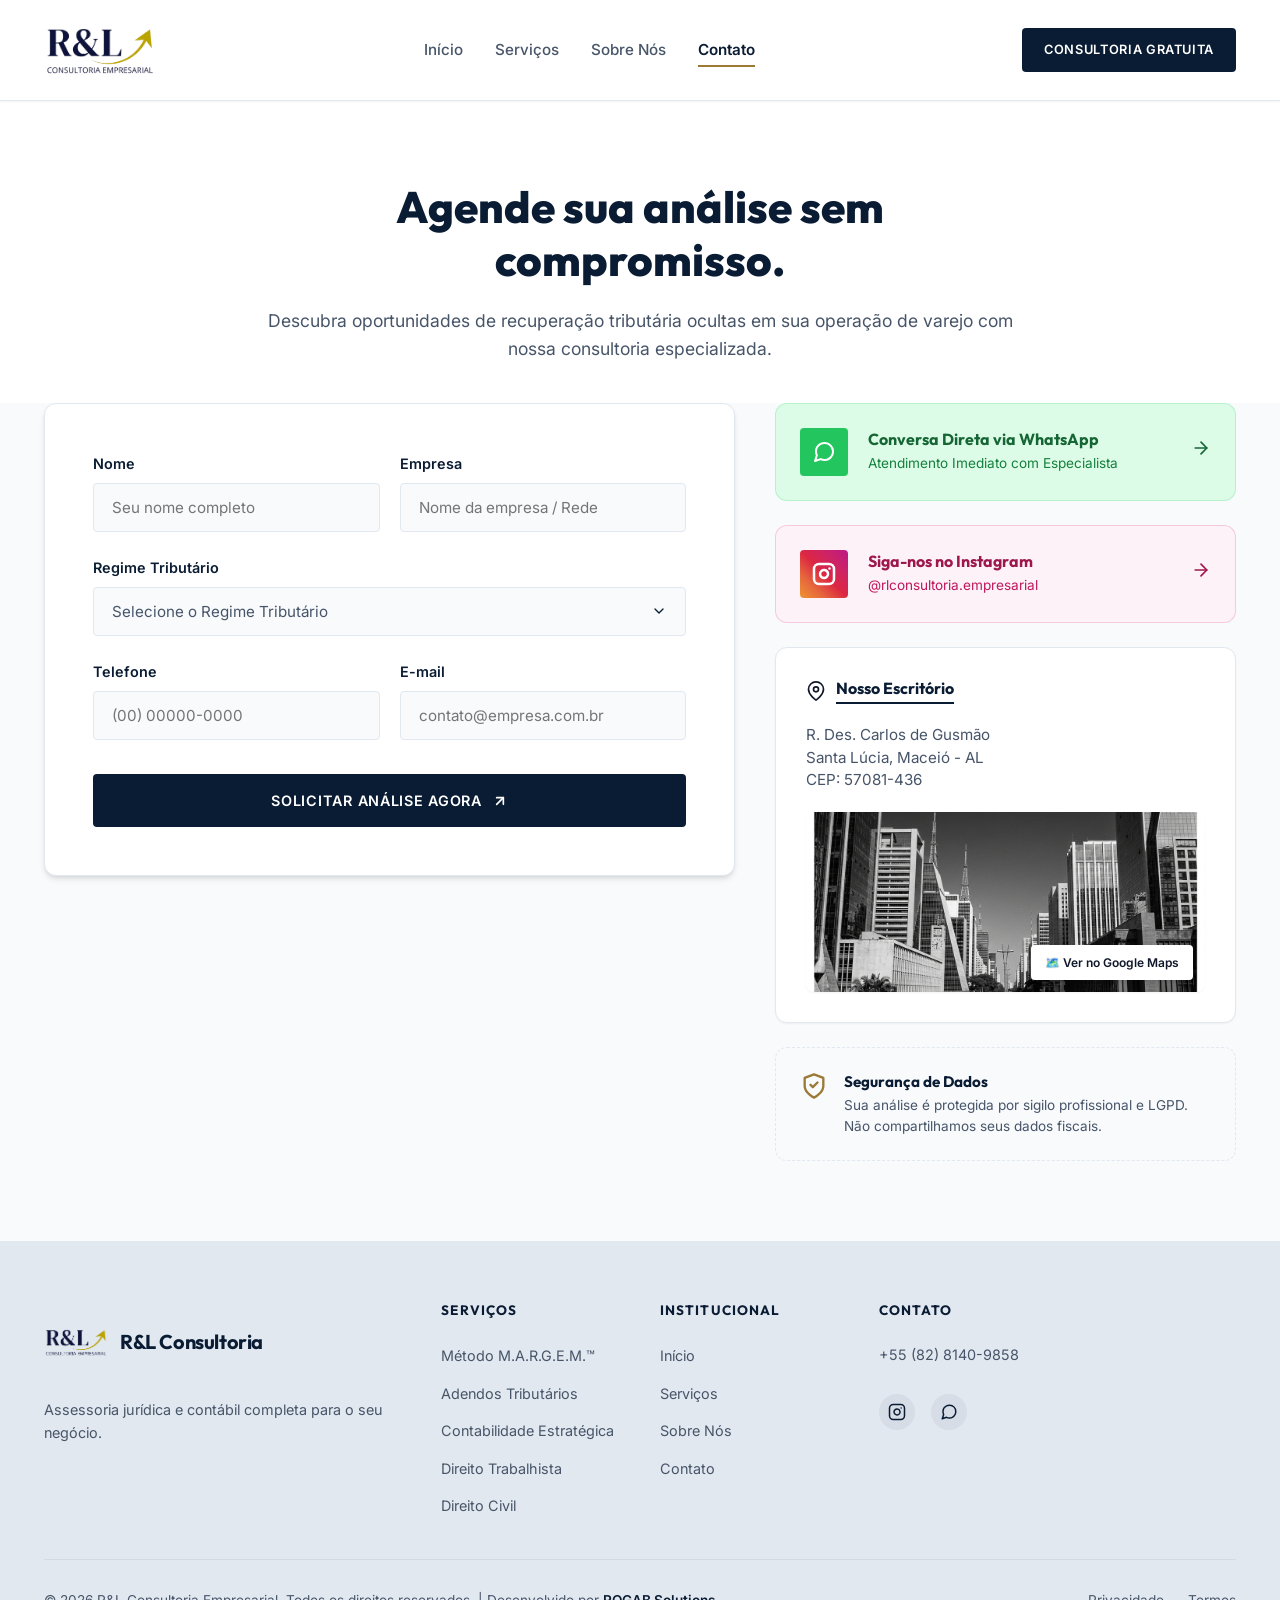
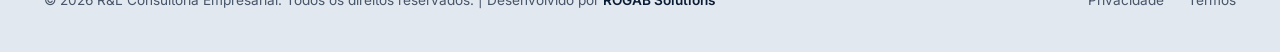
==== commit e292b9a2: "chore: revert developer credit logo back to text link" ====
--- a/contato.html
+++ b/contato.html
@@ -273,7 +273,7 @@
 
       <div class="footer-bottom">
         <p class="developer-credit">&copy; 2026 R&L Consultoria Empresarial. Todos os direitos reservados. |
-          Desenvolvido por <a href="https://www.rogabsolutions.com/" target="_blank"><img src="assets/images/rogab-escuro.png" alt="ROGAB Solutions" class="developer-logo"></a></p>
+          Desenvolvido por <a href="https://www.rogabsolutions.com/" target="_blank">ROGAB Solutions</a></p>
         <div class="footer-bottom-links">
           <a href="#">Privacidade</a>
           <a href="#">Termos</a>
--- a/assets/css/style.css
+++ b/assets/css/style.css
@@ -451,18 +451,7 @@
   border-bottom-color: var(--accent-gold);
 }
 
-.developer-logo {
-  height: 26px;
-  width: auto;
-  vertical-align: middle;
-  display: inline-block;
-  margin-left: 6px;
-  transition: opacity var(--transition-fast);
-}
-
-.developer-logo:hover {
-  opacity: 0.8;
-}
+
 
 /* Animações e Revelação no Scroll */
 .reveal {
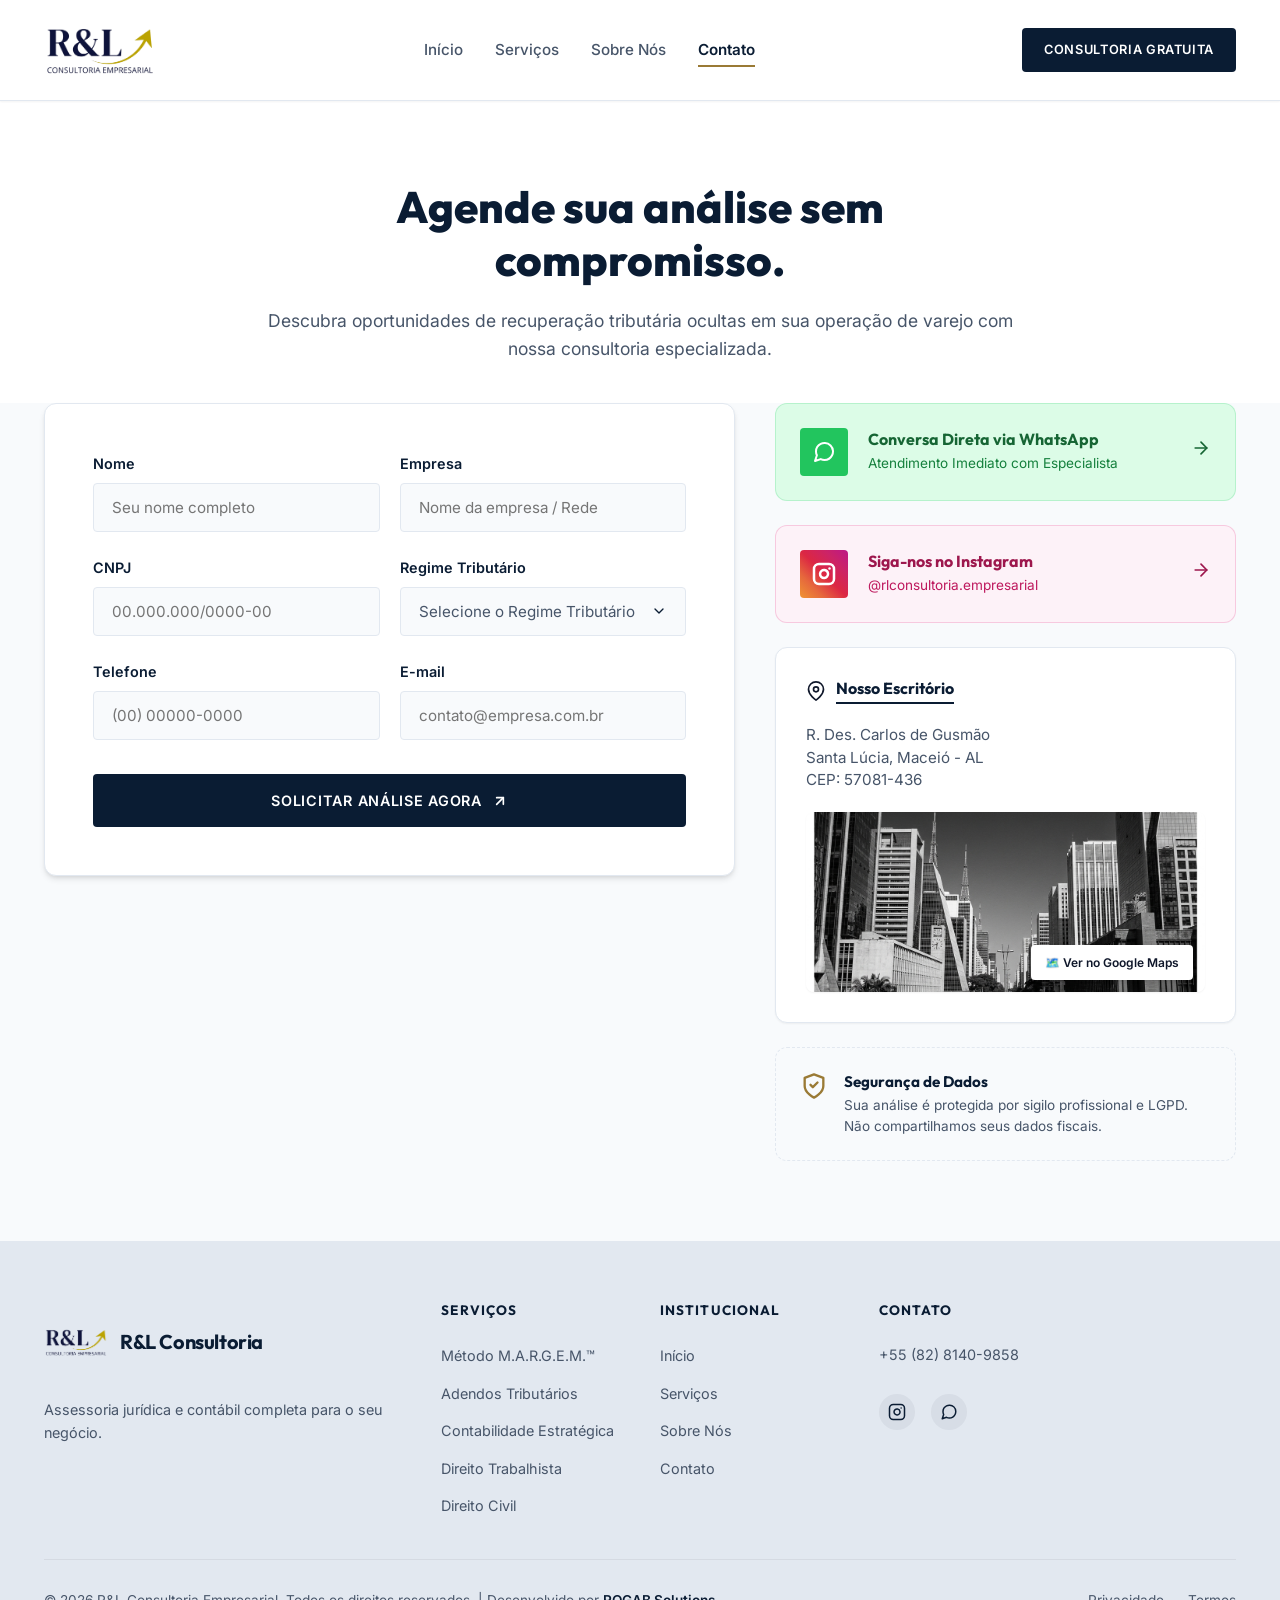
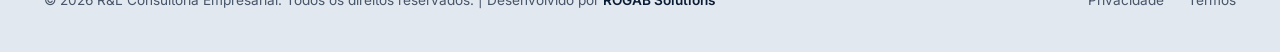
==== commit 5f4b2de6: "feat: adiciona campo CNPJ ao formulario de contato" ====
--- a/contato.html
+++ b/contato.html
@@ -74,14 +74,20 @@
                 </div>
               </div>
 
-              <div class="form-group form-group-full">
-                <label for="regime">Regime Tributário</label>
-                <select id="regime" required>
-                  <option value="" disabled selected>Selecione o Regime Tributário</option>
-                  <option value="Lucro Real">Lucro Real</option>
-                  <option value="Lucro Presumido">Lucro Presumido</option>
-                  <option value="Simples Nacional">Simples Nacional</option>
-                </select>
+              <div class="form-row">
+                <div class="form-group">
+                  <label for="cnpj">CNPJ</label>
+                  <input type="text" id="cnpj" placeholder="00.000.000/0000-00" required>
+                </div>
+                <div class="form-group">
+                  <label for="regime">Regime Tributário</label>
+                  <select id="regime" required>
+                    <option value="" disabled selected>Selecione o Regime Tributário</option>
+                    <option value="Lucro Real">Lucro Real</option>
+                    <option value="Lucro Presumido">Lucro Presumido</option>
+                    <option value="Simples Nacional">Simples Nacional</option>
+                  </select>
+                </div>
               </div>
 
               <div class="form-row">
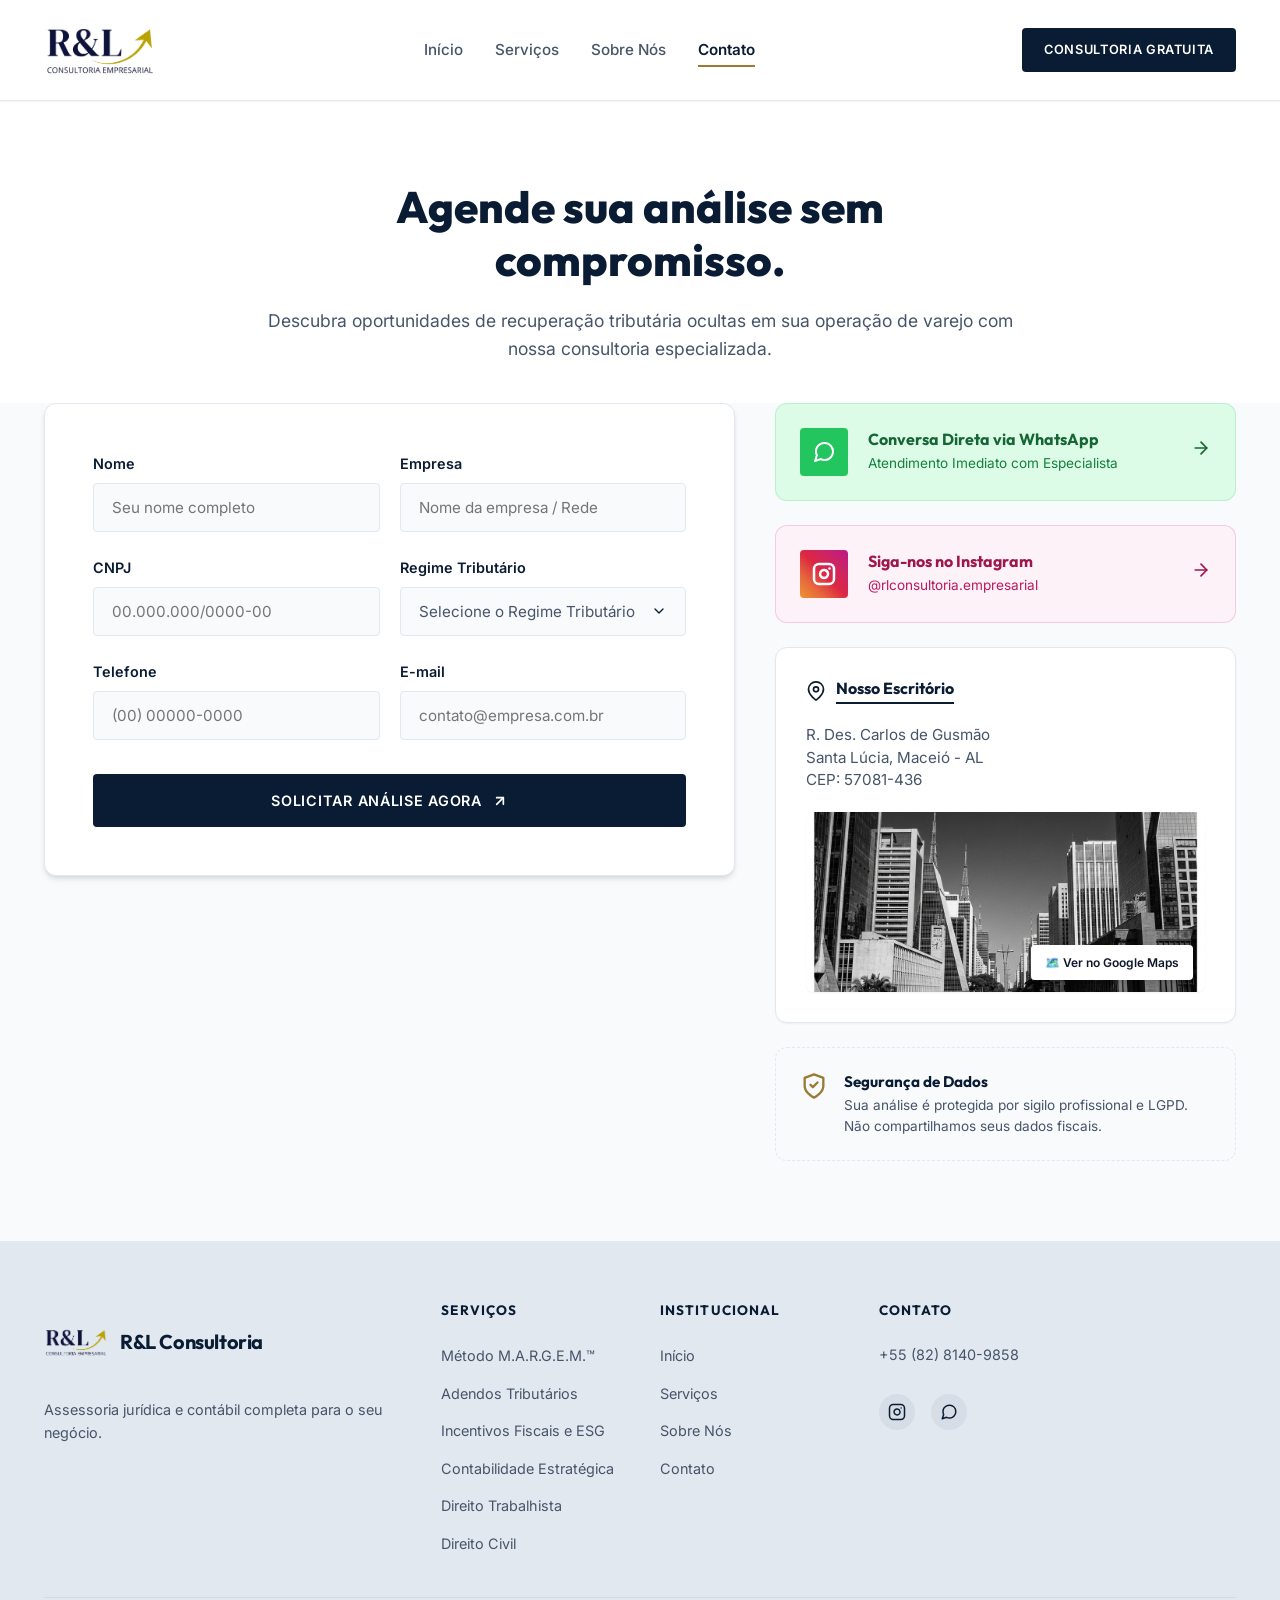
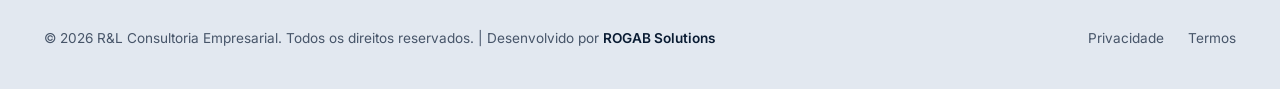
==== commit 021a5a1a: "feat: adiciona card de servico de Incentivos Fiscais e ESG e atualiza rodape" ====
--- a/contato.html
+++ b/contato.html
@@ -235,6 +235,7 @@
           <ul>
             <li><a href="servicos.html" id="footer-link-margem">Método M.A.R.G.E.M.™</a></li>
             <li><a href="servicos.html" id="footer-link-tributario">Adendos Tributários</a></li>
+            <li><a href="servicos.html" id="footer-link-esg">Incentivos Fiscais e ESG</a></li>
             <li><a href="servicos.html" id="footer-link-contabil">Contabilidade Estratégica</a></li>
             <li><a href="servicos.html" id="footer-link-trabalhista">Direito Trabalhista</a></li>
             <li><a href="servicos.html" id="footer-link-civil">Direito Civil</a></li>
